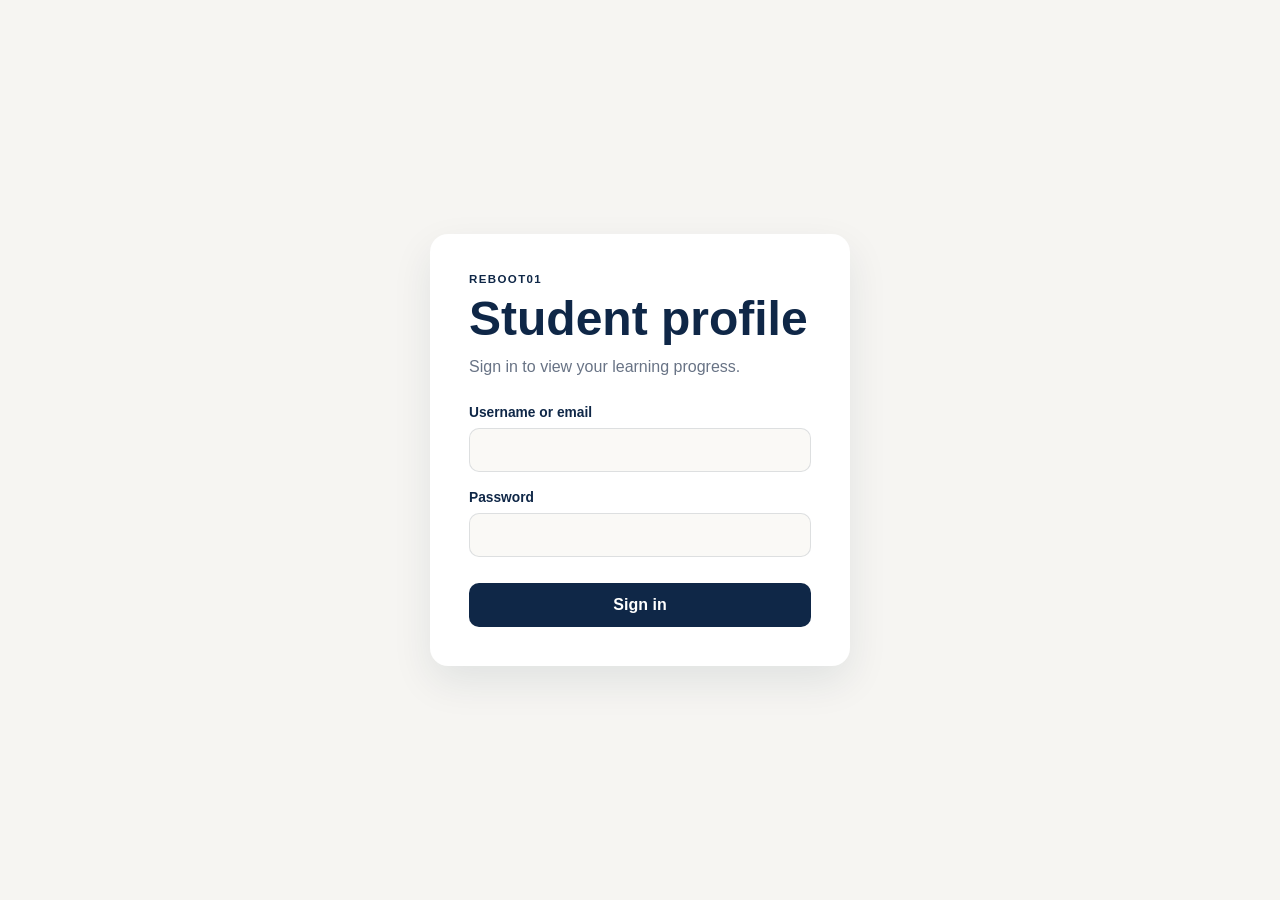
==== index.html @ 0c572b38 "Complete GraphQL profile" ====
<!DOCTYPE html>
<html lang="en">
  <head>
    <meta charset="UTF-8">
    <meta name="viewport" content="width=device-width, initial-scale=1.0">
    <meta name="description" content="A GraphQL student profile for Reboot01">
    <title>GraphQL Profile</title>
    <link rel="stylesheet" href="css/style.css">
  </head>
  <body>
    <section class="login-page" id="login-view">
      <form class="login-card" id="login-form">
        <p class="eyebrow">Reboot01</p>
        <h1>Student profile</h1>
        <p class="muted">Sign in to view your learning progress.</p>

        <label for="identifier">Username or email</label>
        <input
          id="identifier"
          name="identifier"
          type="text"
          autocomplete="username"
          required
        >

        <label for="password">Password</label>
        <input
          id="password"
          name="password"
          type="password"
          autocomplete="current-password"
          required
        >

        <button id="login-button" type="submit">Sign in</button>
        <p class="error-message" id="login-error" role="alert" hidden></p>
      </form>
    </section>

    <main class="profile-page" id="profile-view" hidden>
      <header class="profile-header">
        <div>
          <p class="eyebrow">My learning journey</p>
          <h1 id="welcome-message">Welcome</h1>
          <p class="muted" id="user-id"></p>
        </div>
        <button class="secondary-button" id="logout-button" type="button">
          Log out
        </button>
      </header>

      <p class="status-message" id="profile-status" role="status"></p>

      <section class="summary-grid" aria-label="Profile summary">
        <article class="summary-card">
          <p>Total XP</p>
          <strong id="total-xp">&mdash;</strong>
        </article>
        <article class="summary-card">
          <p>Audit ratio</p>
          <strong id="audit-ratio">&mdash;</strong>
        </article>
        <article class="summary-card">
          <p>Passed projects</p>
          <strong id="passed-projects">&mdash;</strong>
        </article>
      </section>

      <section class="graphs-grid" aria-label="Statistics">
        <article class="graph-card">
          <div>
            <p class="eyebrow">Progress</p>
            <h2>XP over time</h2>
          </div>
          <svg
            id="xp-chart"
            viewBox="0 0 760 300"
            role="img"
            aria-labelledby="xp-chart-title xp-chart-description"
          ></svg>
        </article>

        <article class="graph-card">
          <div>
            <p class="eyebrow">Contribution</p>
            <h2>Audit ratio</h2>
          </div>
          <svg
            id="audit-chart"
            viewBox="0 0 420 300"
            role="img"
            aria-labelledby="audit-chart-title audit-chart-description"
          ></svg>
        </article>
      </section>
    </main>

    <script type="module" src="js/main.js"></script>
  </body>
</html>
---- css/style.css ----
:root {
  --background: #f6f5f2;
  --surface: #ffffff;
  --surface-soft: #faf9f6;
  --text: #0f2747;
  --muted: #687385;
  --primary: #0f2747;
  --primary-dark: #091a31;
  --primary-soft: #dce3eb;
  --border: rgba(15, 39, 71, 0.12);
  --danger: #c2413b;
  --shadow: 0 16px 40px rgba(15, 39, 71, 0.09);
}

* {
  box-sizing: border-box;
}

[hidden] {
  display: none !important;
}

body {
  margin: 0;
  min-height: 100vh;
  color: var(--text);
  background: var(--background);
  font-family: Inter, -apple-system, BlinkMacSystemFont, "Segoe UI", sans-serif;
}

button,
input {
  font: inherit;
}

button {
  cursor: pointer;
}

h1,
h2,
p {
  margin-top: 0;
}

h1 {
  margin-bottom: 10px;
  font-size: clamp(2rem, 5vw, 3rem);
  line-height: 1.1;
}

h2 {
  margin-bottom: 0;
  font-size: 1.35rem;
}

.eyebrow {
  margin-bottom: 8px;
  color: var(--primary);
  font-size: 0.72rem;
  font-weight: 700;
  letter-spacing: 0.12em;
  text-transform: uppercase;
}

.muted {
  color: var(--muted);
  line-height: 1.5;
}

.login-page {
  display: grid;
  min-height: 100vh;
  place-items: center;
  padding: 24px;
  background: #f6f5f2;
}

.login-card {
  width: min(100%, 420px);
  padding: 38px;
  border: 1px solid rgba(255, 255, 255, 0.8);
  border-radius: 18px;
  background: var(--surface);
  box-shadow: var(--shadow);
}

.login-card > .muted {
  margin-bottom: 26px;
}

label {
  display: block;
  margin: 18px 0 8px;
  font-size: 0.86rem;
  font-weight: 650;
}

input {
  width: 100%;
  padding: 12px 14px;
  border: 1px solid var(--border);
  border-radius: 10px;
  outline: none;
  color: var(--text);
  background: var(--surface-soft);
  transition: border-color 180ms ease, box-shadow 180ms ease, background 180ms ease;
}

input:focus {
  border-color: var(--primary);
  background: var(--surface);
  box-shadow: 0 0 0 3px rgba(15, 39, 71, 0.14);
}

button {
  border: 0;
  border-radius: 10px;
  font-weight: 700;
  transition: background 180ms ease, border-color 180ms ease, transform 180ms ease;
}

button:hover {
  transform: translateY(-1px);
}

button:active {
  transform: translateY(0);
}

button:focus-visible {
  outline: 3px solid rgba(15, 39, 71, 0.24);
  outline-offset: 2px;
}

button:disabled {
  cursor: wait;
  opacity: 0.65;
}

#login-button {
  width: 100%;
  margin-top: 26px;
  padding: 13px 18px;
  color: #ffffff;
  background: var(--primary);
}

#login-button:hover {
  background: var(--primary-dark);
}

.error-message {
  margin: 16px 0 0;
  color: var(--danger);
  font-size: 0.86rem;
}

.error-page {
  display: grid;
  min-height: 100vh;
  place-items: center;
  padding: 24px;
  background: var(--background);
}

.error-card {
  width: min(100%, 520px);
  padding: 42px;
  border: 1px solid var(--border);
  border-radius: 18px;
  background: var(--surface);
  box-shadow: var(--shadow);
}

.error-code {
  margin-bottom: 24px;
  color: var(--primary-soft);
  font-size: clamp(5rem, 18vw, 9rem);
  font-weight: 800;
  letter-spacing: -0.08em;
  line-height: 0.8;
}

.error-card .muted {
  max-width: 420px;
  margin-bottom: 28px;
}

.home-link {
  display: inline-block;
  padding: 13px 18px;
  border-radius: 10px;
  color: #ffffff;
  background: var(--primary);
  font-weight: 700;
  text-decoration: none;
  transition: background 180ms ease, transform 180ms ease;
}

.home-link:hover {
  background: var(--primary-dark);
  transform: translateY(-1px);
}

.home-link:focus-visible {
  outline: 3px solid rgba(15, 39, 71, 0.24);
  outline-offset: 2px;
}

.profile-page {
  width: min(1180px, calc(100% - 40px));
  margin: 0 auto;
  padding: 48px 0 64px;
}

.profile-header {
  display: flex;
  align-items: center;
  justify-content: space-between;
  gap: 24px;
  margin-bottom: 32px;
}

.profile-header h1 {
  margin-bottom: 8px;
}

.profile-header .muted {
  margin-bottom: 0;
}

.secondary-button {
  padding: 11px 18px;
  border: 1px solid var(--border);
  color: var(--text);
  background: var(--surface);
}

.secondary-button:hover {
  border-color: rgba(15, 39, 71, 0.3);
  color: var(--primary);
  background: #eef1f4;
}

.status-message {
  min-height: 24px;
  color: var(--muted);
}

.summary-grid,
.graphs-grid {
  display: grid;
  gap: 20px;
}

.summary-grid {
  grid-template-columns: repeat(3, 1fr);
  margin-bottom: 20px;
}

.summary-card,
.graph-card {
  border: 1px solid var(--border);
  border-radius: 16px;
  background: var(--surface);
  box-shadow: 0 6px 18px rgba(15, 39, 71, 0.05);
}

.summary-card {
  padding: 24px;
}

.summary-card p {
  margin-bottom: 10px;
  color: var(--muted);
}

.summary-card strong {
  font-size: 2rem;
}

.graphs-grid {
  grid-template-columns: minmax(0, 2fr) minmax(300px, 1fr);
}

.graph-card {
  min-width: 0;
  padding: 24px;
}

.graph-card svg {
  display: block;
  width: 100%;
  height: auto;
  margin-top: 20px;
  overflow: visible;
}

.chart-axis {
  stroke: #c8ced6;
  stroke-width: 1;
}

.chart-line {
  fill: none;
  stroke: var(--primary);
  stroke-linecap: round;
  stroke-linejoin: round;
  stroke-width: 3;
}

.chart-area {
  fill: rgba(15, 39, 71, 0.1);
}

.chart-point {
  fill: var(--surface);
  stroke: var(--primary);
  stroke-width: 2;
}

.chart-label {
  fill: var(--muted);
  font-size: 12px;
}

.chart-value {
  fill: var(--text);
  font-size: 22px;
  font-weight: 700;
}

#audit-chart circle[stroke="#21a179"] {
  stroke: var(--primary) !important;
}

#audit-chart circle[fill="#21a179"] {
  fill: var(--primary) !important;
}

#audit-chart circle[stroke="#e7ebf2"] {
  stroke: var(--primary-soft) !important;
}

#audit-chart circle[fill="#dfe5ee"] {
  fill: #cbd4df !important;
}

@media (max-width: 800px) {
  .summary-grid,
  .graphs-grid {
    grid-template-columns: 1fr;
  }

  .profile-page {
    width: min(100% - 28px, 620px);
    padding-top: 28px;
  }
}

@media (max-width: 480px) {
  .login-card {
    padding: 28px 22px;
    border-radius: 14px;
  }

  .error-card {
    padding: 30px 24px;
    border-radius: 14px;
  }

  .profile-header {
    align-items: flex-start;
    flex-direction: column;
  }
}

@media (prefers-reduced-motion: reduce) {
  *,
  *::before,
  *::after {
    transition-duration: 0.01ms !important;
  }
}
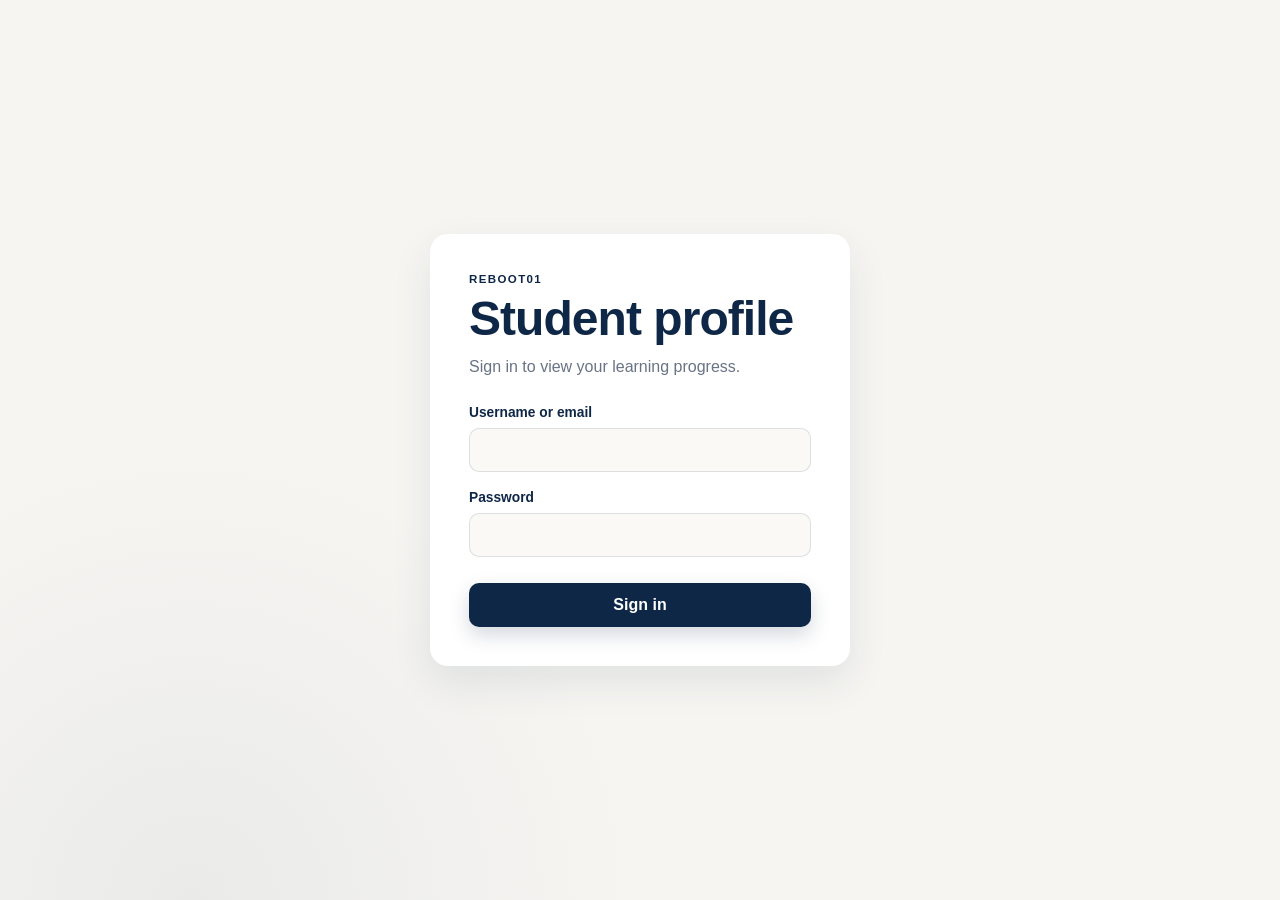
==== commit a3cd110c: "Fix stylesheet caching" ====
--- a/index.html
+++ b/index.html
@@ -5,7 +5,7 @@
     <meta name="viewport" content="width=device-width, initial-scale=1.0">
     <meta name="description" content="A GraphQL student profile for Reboot01">
     <title>GraphQL Profile</title>
-    <link rel="stylesheet" href="css/style.css">
+    <link rel="stylesheet" href="css/style.css?v=20260808-1">
   </head>
   <body>
     <section class="login-page" id="login-view">
--- a/css/style.css
+++ b/css/style.css
@@ -9,7 +9,12 @@
   --primary-soft: #dce3eb;
   --border: rgba(15, 39, 71, 0.12);
   --danger: #c2413b;
+  --success: #2f8f5b;
   --shadow: 0 16px 40px rgba(15, 39, 71, 0.09);
+  --shadow-hover: 0 20px 48px rgba(15, 39, 71, 0.13);
+  --radius-lg: 18px;
+  --radius-md: 14px;
+  --radius-sm: 10px;
 }
 
 * {
@@ -24,8 +29,12 @@
   margin: 0;
   min-height: 100vh;
   color: var(--text);
-  background: var(--background);
+  background:
+    radial-gradient(circle at 85% 0%, rgba(15, 39, 71, 0.06), transparent 32rem),
+    var(--background);
   font-family: Inter, -apple-system, BlinkMacSystemFont, "Segoe UI", sans-serif;
+  -webkit-font-smoothing: antialiased;
+  -moz-osx-font-smoothing: grayscale;
 }
 
 button,
@@ -46,12 +55,16 @@
 h1 {
   margin-bottom: 10px;
   font-size: clamp(2rem, 5vw, 3rem);
+  font-weight: 700;
+  letter-spacing: -0.02em;
   line-height: 1.1;
 }
 
 h2 {
   margin-bottom: 0;
   font-size: 1.35rem;
+  font-weight: 650;
+  letter-spacing: -0.01em;
 }
 
 .eyebrow {
@@ -67,22 +80,27 @@
   color: var(--muted);
   line-height: 1.5;
 }
+
+/* ---------- Login ---------- */
 
 .login-page {
   display: grid;
   min-height: 100vh;
   place-items: center;
   padding: 24px;
-  background: #f6f5f2;
+  background:
+    radial-gradient(circle at 15% 100%, rgba(15, 39, 71, 0.05), transparent 28rem),
+    var(--background);
 }
 
 .login-card {
   width: min(100%, 420px);
   padding: 38px;
   border: 1px solid rgba(255, 255, 255, 0.8);
-  border-radius: 18px;
+  border-radius: var(--radius-lg);
   background: var(--surface);
   box-shadow: var(--shadow);
+  animation: rise 320ms ease both;
 }
 
 .login-card > .muted {
@@ -100,13 +118,22 @@
   width: 100%;
   padding: 12px 14px;
   border: 1px solid var(--border);
-  border-radius: 10px;
+  border-radius: var(--radius-sm);
   outline: none;
   color: var(--text);
   background: var(--surface-soft);
   transition: border-color 180ms ease, box-shadow 180ms ease, background 180ms ease;
 }
 
+input::placeholder {
+  color: var(--muted);
+  opacity: 0.7;
+}
+
+input:hover {
+  border-color: rgba(15, 39, 71, 0.22);
+}
+
 input:focus {
   border-color: var(--primary);
   background: var(--surface);
@@ -115,9 +142,9 @@
 
 button {
   border: 0;
-  border-radius: 10px;
-  font-weight: 700;
-  transition: background 180ms ease, border-color 180ms ease, transform 180ms ease;
+  border-radius: var(--radius-sm);
+  font-weight: 700;
+  transition: background 180ms ease, border-color 180ms ease, box-shadow 180ms ease, transform 180ms ease;
 }
 
 button:hover {
@@ -136,6 +163,7 @@
 button:disabled {
   cursor: wait;
   opacity: 0.65;
+  transform: none;
 }
 
 #login-button {
@@ -144,17 +172,24 @@
   padding: 13px 18px;
   color: #ffffff;
   background: var(--primary);
+  box-shadow: 0 8px 20px rgba(15, 39, 71, 0.18);
 }
 
 #login-button:hover {
   background: var(--primary-dark);
+  box-shadow: 0 10px 24px rgba(15, 39, 71, 0.24);
 }
 
 .error-message {
   margin: 16px 0 0;
+  padding: 10px 12px;
+  border-radius: var(--radius-sm);
+  background: rgba(194, 65, 59, 0.08);
   color: var(--danger);
   font-size: 0.86rem;
 }
+
+/* ---------- Error page ---------- */
 
 .error-page {
   display: grid;
@@ -168,9 +203,10 @@
   width: min(100%, 520px);
   padding: 42px;
   border: 1px solid var(--border);
-  border-radius: 18px;
+  border-radius: var(--radius-lg);
   background: var(--surface);
   box-shadow: var(--shadow);
+  text-align: center;
 }
 
 .error-code {
@@ -184,22 +220,24 @@
 
 .error-card .muted {
   max-width: 420px;
-  margin-bottom: 28px;
+  margin: 0 auto 28px;
 }
 
 .home-link {
   display: inline-block;
-  padding: 13px 18px;
-  border-radius: 10px;
+  padding: 13px 22px;
+  border-radius: var(--radius-sm);
   color: #ffffff;
   background: var(--primary);
   font-weight: 700;
   text-decoration: none;
-  transition: background 180ms ease, transform 180ms ease;
+  box-shadow: 0 8px 20px rgba(15, 39, 71, 0.18);
+  transition: background 180ms ease, box-shadow 180ms ease, transform 180ms ease;
 }
 
 .home-link:hover {
   background: var(--primary-dark);
+  box-shadow: 0 10px 24px rgba(15, 39, 71, 0.24);
   transform: translateY(-1px);
 }
 
@@ -207,6 +245,8 @@
   outline: 3px solid rgba(15, 39, 71, 0.24);
   outline-offset: 2px;
 }
+
+/* ---------- Profile ---------- */
 
 .profile-page {
   width: min(1180px, calc(100% - 40px));
@@ -220,6 +260,8 @@
   justify-content: space-between;
   gap: 24px;
   margin-bottom: 32px;
+  padding-bottom: 28px;
+  border-bottom: 1px solid var(--border);
 }
 
 .profile-header h1 {
@@ -256,28 +298,54 @@
 
 .summary-grid {
   grid-template-columns: repeat(3, 1fr);
-  margin-bottom: 20px;
+  margin-bottom: 24px;
 }
 
 .summary-card,
 .graph-card {
   border: 1px solid var(--border);
-  border-radius: 16px;
+  border-radius: var(--radius-md);
   background: var(--surface);
-  box-shadow: 0 6px 18px rgba(15, 39, 71, 0.05);
+  box-shadow: 0 8px 24px rgba(15, 39, 71, 0.04);
+  transition: box-shadow 220ms ease, transform 220ms ease;
+}
+
+.summary-card:hover,
+.graph-card:hover {
+  box-shadow: var(--shadow-hover);
+  transform: translateY(-2px);
 }
 
 .summary-card {
-  padding: 24px;
+  position: relative;
+  overflow: hidden;
+  padding: 24px 24px 22px;
+}
+
+.summary-card::before {
+  position: absolute;
+  top: 0;
+  right: 0;
+  left: 0;
+  height: 3px;
+  background: var(--primary);
+  content: "";
+  opacity: 0.9;
 }
 
 .summary-card p {
   margin-bottom: 10px;
   color: var(--muted);
+  font-size: 0.86rem;
+  font-weight: 600;
+  text-transform: uppercase;
+  letter-spacing: 0.04em;
 }
 
 .summary-card strong {
-  font-size: 2rem;
+  font-size: clamp(1.75rem, 3vw, 2.15rem);
+  font-weight: 700;
+  letter-spacing: -0.04em;
 }
 
 .graphs-grid {
@@ -286,7 +354,14 @@
 
 .graph-card {
   min-width: 0;
-  padding: 24px;
+  overflow: hidden;
+  padding: 28px;
+}
+
+.graph-card h2 {
+  display: flex;
+  align-items: center;
+  gap: 8px;
 }
 
 .graph-card svg {
@@ -297,8 +372,9 @@
   overflow: visible;
 }
 
-.chart-axis {
-  stroke: #c8ced6;
+.chart-grid-line {
+  stroke: rgba(15, 39, 71, 0.11);
+  stroke-dasharray: 3 7;
   stroke-width: 1;
 }
 
@@ -307,17 +383,44 @@
   stroke: var(--primary);
   stroke-linecap: round;
   stroke-linejoin: round;
-  stroke-width: 3;
+  stroke-width: 3.5;
 }
 
 .chart-area {
-  fill: rgba(15, 39, 71, 0.1);
+  fill: url("#xp-area-gradient");
+}
+
+.chart-gradient-start {
+  stop-color: var(--primary);
+  stop-opacity: 0.2;
+}
+
+.chart-gradient-end {
+  stop-color: var(--primary);
+  stop-opacity: 0.015;
+}
+
+.chart-guide {
+  stroke: rgba(15, 39, 71, 0.2);
+  stroke-dasharray: 2 5;
+  stroke-width: 1;
 }
 
 .chart-point {
+  fill: var(--primary);
+  stroke: var(--surface);
+  stroke-width: 2;
+  transition: r 160ms ease;
+}
+
+.chart-point:hover {
+  r: 6;
+}
+
+.chart-point-halo {
   fill: var(--surface);
-  stroke: var(--primary);
-  stroke-width: 2;
+  stroke: rgba(15, 39, 71, 0.16);
+  stroke-width: 1;
 }
 
 .chart-label {
@@ -325,26 +428,44 @@
   font-size: 12px;
 }
 
-.chart-value {
+.chart-date {
+  font-size: 11px;
+}
+
+.audit-ratio-value {
   fill: var(--text);
-  font-size: 22px;
-  font-weight: 700;
-}
-
-#audit-chart circle[stroke="#21a179"] {
-  stroke: var(--primary) !important;
-}
-
-#audit-chart circle[fill="#21a179"] {
-  fill: var(--primary) !important;
-}
-
-#audit-chart circle[stroke="#e7ebf2"] {
-  stroke: var(--primary-soft) !important;
-}
-
-#audit-chart circle[fill="#dfe5ee"] {
-  fill: #cbd4df !important;
+  font-size: 42px;
+  font-weight: 700;
+  letter-spacing: -0.06em;
+}
+
+.audit-bar-label {
+  fill: var(--text);
+  font-size: 13px;
+  font-weight: 700;
+}
+
+.audit-bar-track {
+  fill: #e8ebee;
+}
+
+.audit-bar-given {
+  fill: var(--primary);
+}
+
+.audit-bar-received {
+  fill: #9ca9b7;
+}
+
+@keyframes rise {
+  from {
+    opacity: 0;
+    transform: translateY(8px);
+  }
+  to {
+    opacity: 1;
+    transform: translateY(0);
+  }
 }
 
 @media (max-width: 800px) {
@@ -381,5 +502,6 @@
   *::before,
   *::after {
     transition-duration: 0.01ms !important;
-  }
-}
+    animation-duration: 0.01ms !important;
+  }
+}
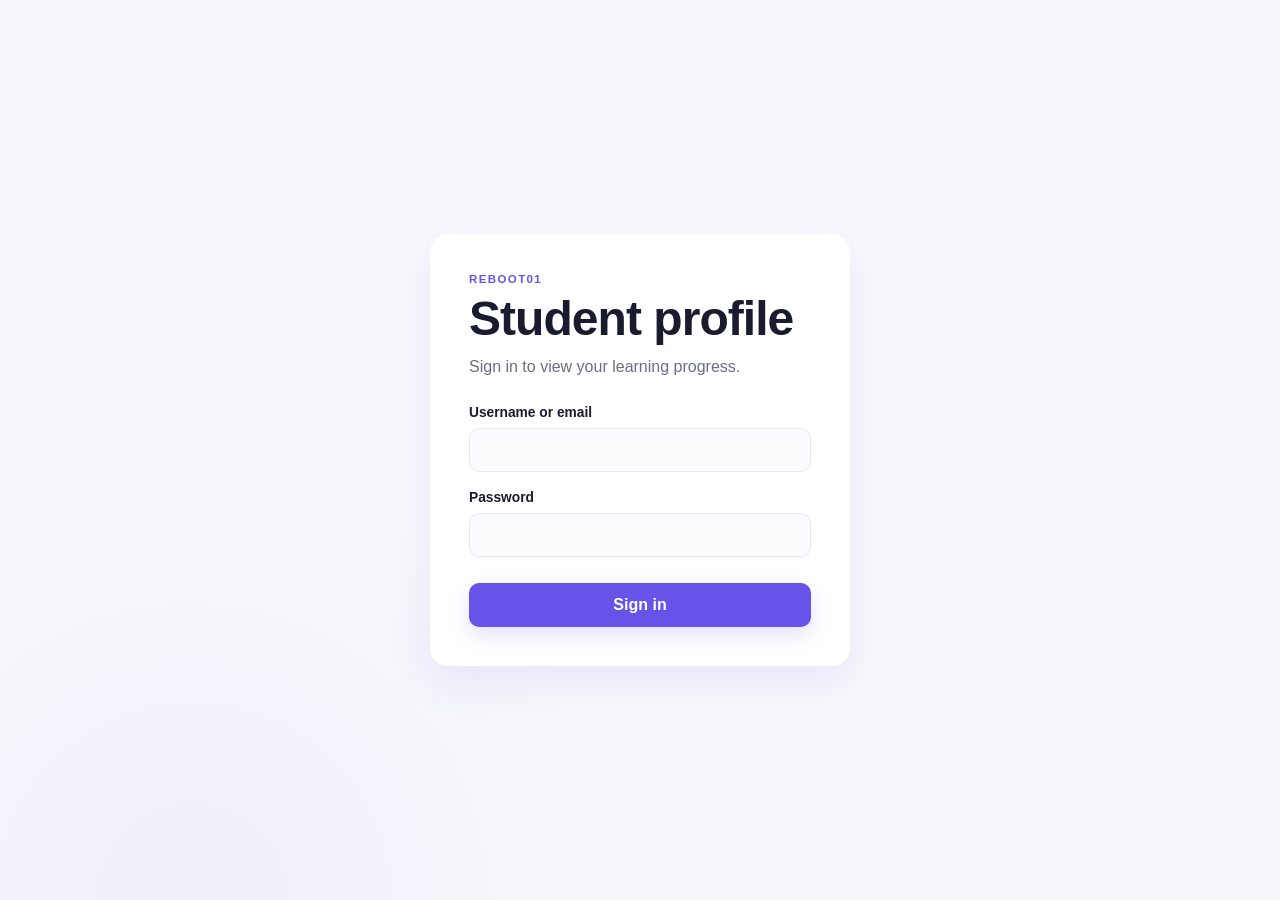
==== commit 544a5bb1: "Refresh CSS version for new colors" ====
--- a/index.html
+++ b/index.html
@@ -5,7 +5,7 @@
     <meta name="viewport" content="width=device-width, initial-scale=1.0">
     <meta name="description" content="A GraphQL student profile for Reboot01">
     <title>GraphQL Profile</title>
-    <link rel="stylesheet" href="css/style.css?v=20260808-1">
+    <link rel="stylesheet" href="css/style.css?v=20260808-2">
   </head>
   <body>
     <section class="login-page" id="login-view">
--- a/css/style.css
+++ b/css/style.css
@@ -1,17 +1,17 @@
 :root {
-  --background: #f6f5f2;
+  --background: #f7f7fb;
   --surface: #ffffff;
-  --surface-soft: #faf9f6;
-  --text: #0f2747;
-  --muted: #687385;
-  --primary: #0f2747;
-  --primary-dark: #091a31;
-  --primary-soft: #dce3eb;
-  --border: rgba(15, 39, 71, 0.12);
-  --danger: #c2413b;
-  --success: #2f8f5b;
-  --shadow: 0 16px 40px rgba(15, 39, 71, 0.09);
-  --shadow-hover: 0 20px 48px rgba(15, 39, 71, 0.13);
+  --surface-soft: #fbfbfe;
+  --text: #1b1b2f;
+  --muted: #6b6d85;
+  --primary: #6753e8;
+  --primary-dark: #5540d1;
+  --primary-soft: #ece9fb;
+  --border: rgba(103, 83, 232, 0.12);
+  --danger: #d1453d;
+  --success: #1f9d6e;
+  --shadow: 0 16px 40px rgba(103, 83, 232, 0.09);
+  --shadow-hover: 0 20px 48px rgba(103, 83, 232, 0.13);
   --radius-lg: 18px;
   --radius-md: 14px;
   --radius-sm: 10px;
@@ -30,7 +30,7 @@
   min-height: 100vh;
   color: var(--text);
   background:
-    radial-gradient(circle at 85% 0%, rgba(15, 39, 71, 0.06), transparent 32rem),
+    radial-gradient(circle at 85% 0%, rgba(103, 83, 232, 0.06), transparent 32rem),
     var(--background);
   font-family: Inter, -apple-system, BlinkMacSystemFont, "Segoe UI", sans-serif;
   -webkit-font-smoothing: antialiased;
@@ -89,7 +89,7 @@
   place-items: center;
   padding: 24px;
   background:
-    radial-gradient(circle at 15% 100%, rgba(15, 39, 71, 0.05), transparent 28rem),
+    radial-gradient(circle at 15% 100%, rgba(103, 83, 232, 0.05), transparent 28rem),
     var(--background);
 }
 
@@ -131,13 +131,13 @@
 }
 
 input:hover {
-  border-color: rgba(15, 39, 71, 0.22);
+  border-color: rgba(103, 83, 232, 0.22);
 }
 
 input:focus {
   border-color: var(--primary);
   background: var(--surface);
-  box-shadow: 0 0 0 3px rgba(15, 39, 71, 0.14);
+  box-shadow: 0 0 0 3px rgba(103, 83, 232, 0.14);
 }
 
 button {
@@ -156,7 +156,7 @@
 }
 
 button:focus-visible {
-  outline: 3px solid rgba(15, 39, 71, 0.24);
+  outline: 3px solid rgba(103, 83, 232, 0.24);
   outline-offset: 2px;
 }
 
@@ -172,12 +172,12 @@
   padding: 13px 18px;
   color: #ffffff;
   background: var(--primary);
-  box-shadow: 0 8px 20px rgba(15, 39, 71, 0.18);
+  box-shadow: 0 8px 20px rgba(103, 83, 232, 0.18);
 }
 
 #login-button:hover {
   background: var(--primary-dark);
-  box-shadow: 0 10px 24px rgba(15, 39, 71, 0.24);
+  box-shadow: 0 10px 24px rgba(103, 83, 232, 0.24);
 }
 
 .error-message {
@@ -231,18 +231,18 @@
   background: var(--primary);
   font-weight: 700;
   text-decoration: none;
-  box-shadow: 0 8px 20px rgba(15, 39, 71, 0.18);
+  box-shadow: 0 8px 20px rgba(103, 83, 232, 0.18);
   transition: background 180ms ease, box-shadow 180ms ease, transform 180ms ease;
 }
 
 .home-link:hover {
   background: var(--primary-dark);
-  box-shadow: 0 10px 24px rgba(15, 39, 71, 0.24);
+  box-shadow: 0 10px 24px rgba(103, 83, 232, 0.24);
   transform: translateY(-1px);
 }
 
 .home-link:focus-visible {
-  outline: 3px solid rgba(15, 39, 71, 0.24);
+  outline: 3px solid rgba(103, 83, 232, 0.24);
   outline-offset: 2px;
 }
 
@@ -280,7 +280,7 @@
 }
 
 .secondary-button:hover {
-  border-color: rgba(15, 39, 71, 0.3);
+  border-color: rgba(103, 83, 232, 0.3);
   color: var(--primary);
   background: #eef1f4;
 }
@@ -306,7 +306,7 @@
   border: 1px solid var(--border);
   border-radius: var(--radius-md);
   background: var(--surface);
-  box-shadow: 0 8px 24px rgba(15, 39, 71, 0.04);
+  box-shadow: 0 8px 24px rgba(103, 83, 232, 0.04);
   transition: box-shadow 220ms ease, transform 220ms ease;
 }
 
@@ -373,7 +373,7 @@
 }
 
 .chart-grid-line {
-  stroke: rgba(15, 39, 71, 0.11);
+  stroke: rgba(103, 83, 232, 0.11);
   stroke-dasharray: 3 7;
   stroke-width: 1;
 }
@@ -401,7 +401,7 @@
 }
 
 .chart-guide {
-  stroke: rgba(15, 39, 71, 0.2);
+  stroke: rgba(103, 83, 232, 0.2);
   stroke-dasharray: 2 5;
   stroke-width: 1;
 }
@@ -419,7 +419,7 @@
 
 .chart-point-halo {
   fill: var(--surface);
-  stroke: rgba(15, 39, 71, 0.16);
+  stroke: rgba(103, 83, 232, 0.16);
   stroke-width: 1;
 }
 
@@ -446,7 +446,7 @@
 }
 
 .audit-bar-track {
-  fill: #e8ebee;
+  fill: #ecebf5;
 }
 
 .audit-bar-given {
@@ -454,7 +454,7 @@
 }
 
 .audit-bar-received {
-  fill: #9ca9b7;
+  fill: #a6a3c4;
 }
 
 @keyframes rise {
